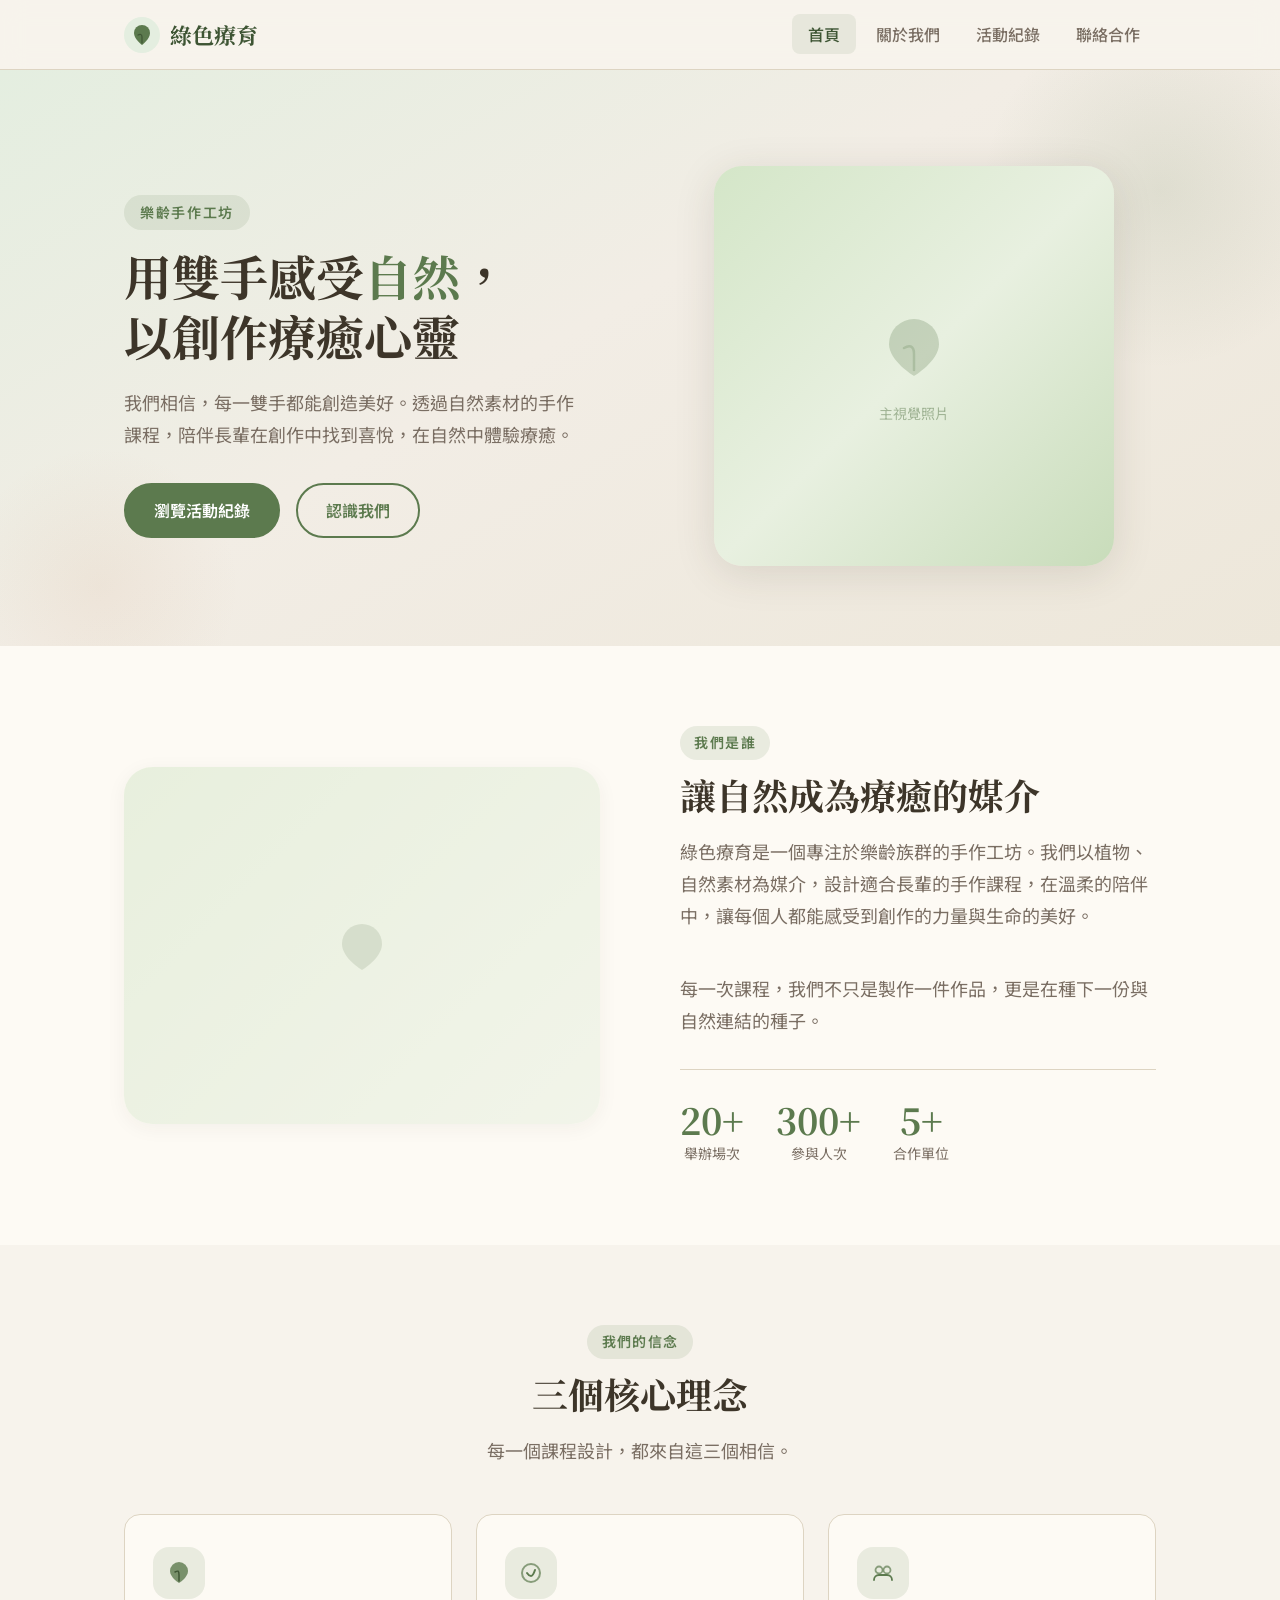
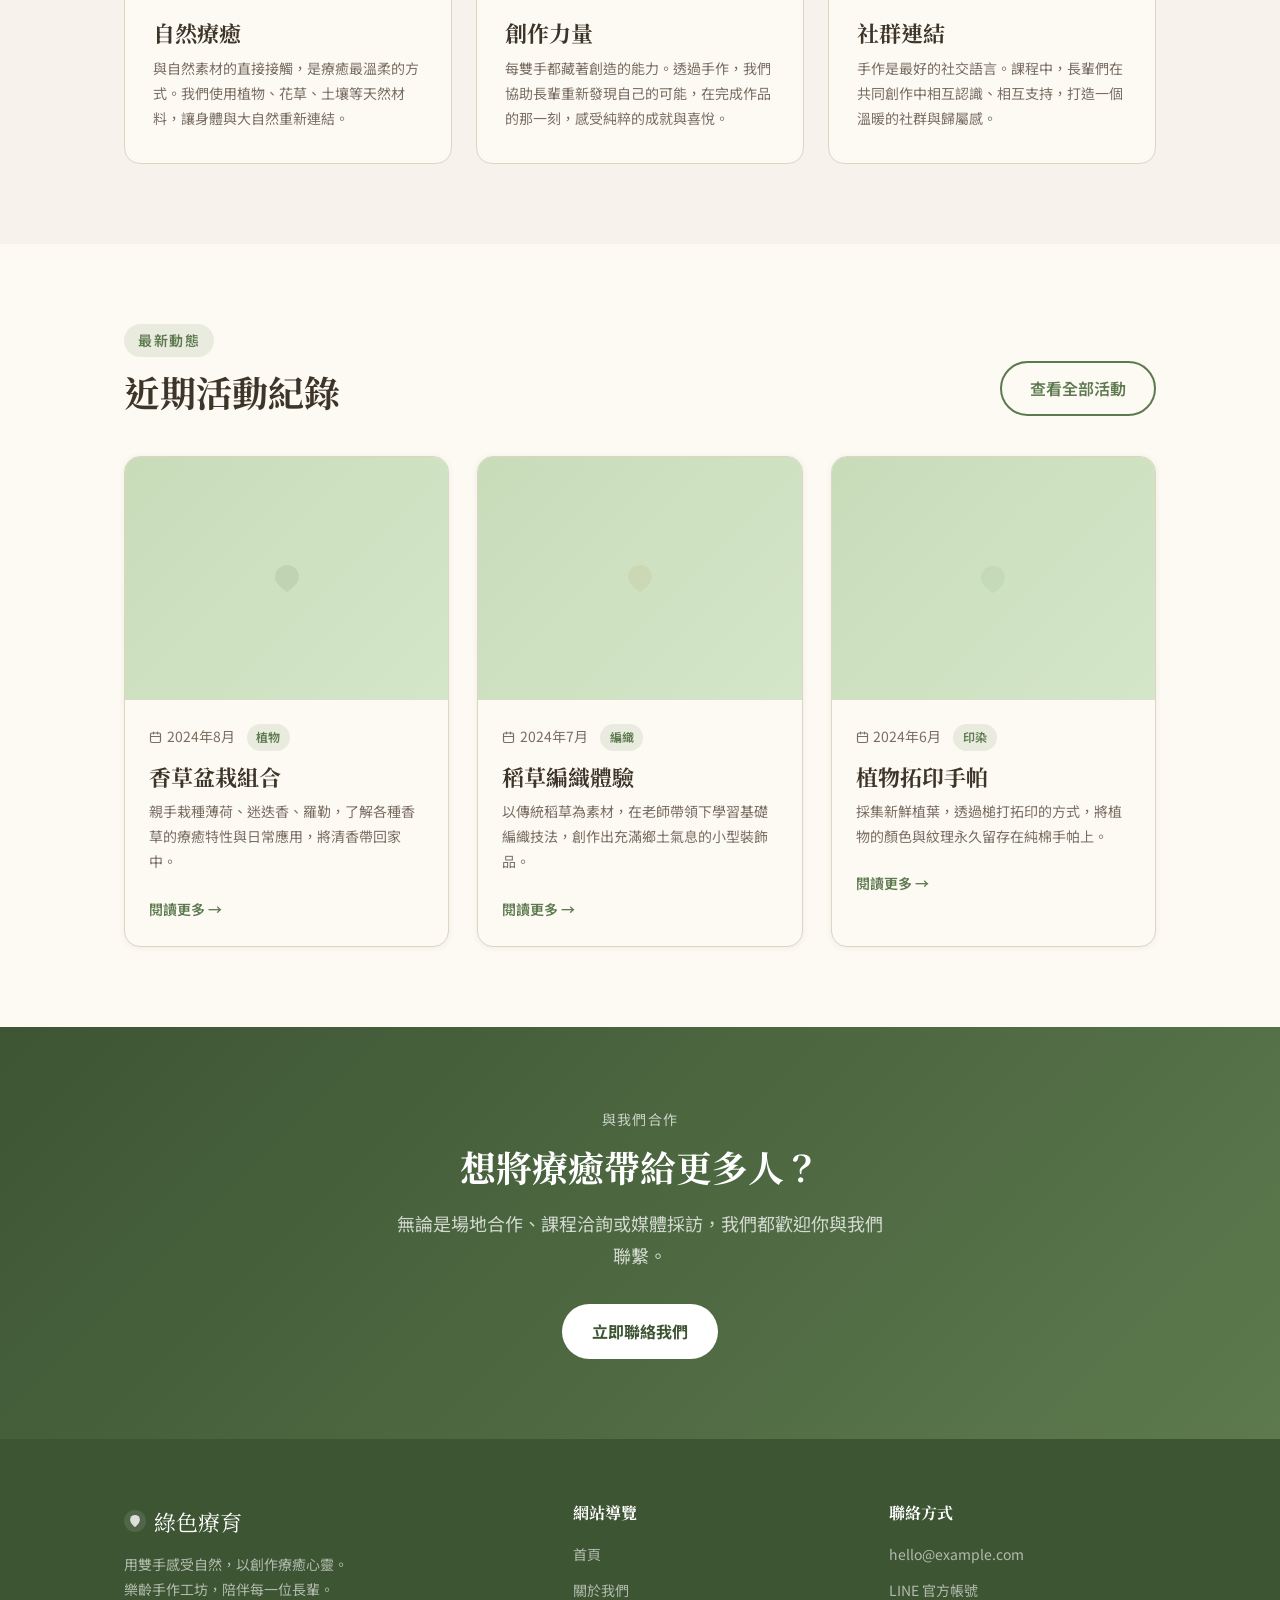
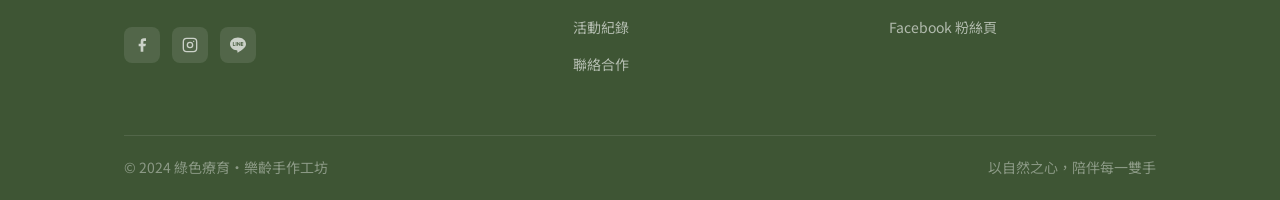
==== index.html @ 56bfa9ad "初始版本：綠色療育形象網站" ====
<!DOCTYPE html>
<html lang="zh-Hant">
<head>
  <meta charset="UTF-8" />
  <meta name="viewport" content="width=device-width, initial-scale=1.0" />
  <title>綠色療育 · 樂齡手作工坊</title>
  <meta name="description" content="用雙手感受自然，以創作療癒心靈。我們透過自然素材的樂齡手作課程，陪伴長輩在創作中找到喜悅。" />
  <link rel="preconnect" href="https://fonts.googleapis.com" />
  <link rel="preconnect" href="https://fonts.gstatic.com" crossorigin />
  <link href="https://fonts.googleapis.com/css2?family=Noto+Sans+TC:wght@400;500;600&family=Noto+Serif+TC:wght@400;700&display=swap" rel="stylesheet" />
  <link rel="stylesheet" href="css/style.css" />
</head>
<body>

  <!-- ====== NAVBAR ====== -->
  <header class="navbar">
    <div class="container">
      <nav class="navbar-inner">
        <a href="index.html" class="navbar-brand">
          <svg class="navbar-brand-icon" viewBox="0 0 36 36" fill="none" xmlns="http://www.w3.org/2000/svg">
            <circle cx="18" cy="18" r="18" fill="#E4EEE0"/>
            <path d="M18 28C18 28 10 22 10 16a8 8 0 0 1 8-8 8 8 0 0 1 8 8c0 6-8 12-8 12z" fill="#5C7A4E"/>
            <path d="M18 20v6M14 18c2-1 4-1 4 2" stroke="#3E5534" stroke-width="1.2" stroke-linecap="round"/>
          </svg>
          綠色療育
        </a>

        <ul class="navbar-links">
          <li><a href="index.html">首頁</a></li>
          <li><a href="about.html">關於我們</a></li>
          <li><a href="activities.html">活動紀錄</a></li>
          <li><a href="contact.html">聯絡合作</a></li>
        </ul>

        <button class="hamburger" id="hamburger" aria-label="開啟選單" aria-expanded="false">
          <span></span><span></span><span></span>
        </button>
      </nav>

      <nav class="mobile-nav" id="mobileNav">
        <a href="index.html">首頁</a>
        <a href="about.html">關於我們</a>
        <a href="activities.html">活動紀錄</a>
        <a href="contact.html">聯絡合作</a>
      </nav>
    </div>
  </header>

  <main>

    <!-- ====== HERO ====== -->
    <section class="hero">
      <div class="container">
        <div class="hero-inner">
          <div class="hero-content">
            <span class="hero-eyebrow">樂齡手作工坊</span>
            <h1>用雙手感受<em>自然</em>，<br>以創作療癒心靈</h1>
            <p class="hero-desc">
              我們相信，每一雙手都能創造美好。透過自然素材的手作課程，陪伴長輩在創作中找到喜悅，在自然中體驗療癒。
            </p>
            <div class="hero-actions">
              <a href="activities.html" class="btn btn-primary">瀏覽活動紀錄</a>
              <a href="about.html" class="btn btn-outline">認識我們</a>
            </div>
          </div>

          <div class="hero-visual">
            <div class="hero-illustration">
              <!-- 請替換為實際主視覺照片 -->
              <!-- <img src="images/hero-main.jpg" alt="綠色療育手作活動" /> -->
              <div class="hero-illustration-placeholder">
                <svg viewBox="0 0 80 80" fill="none" xmlns="http://www.w3.org/2000/svg">
                  <path d="M40 70C40 70 15 55 15 38a25 25 0 0 1 25-25 25 25 0 0 1 25 25c0 17-25 32-25 32z" fill="currentColor" opacity="0.5"/>
                  <path d="M40 48v16M30 42c5-3 10-3 10 6" stroke="currentColor" stroke-width="2.5" stroke-linecap="round" opacity="0.7"/>
                </svg>
                <p>主視覺照片</p>
              </div>
            </div>
          </div>
        </div>
      </div>
    </section>

    <!-- ====== INTRO ====== -->
    <section class="section intro-section">
      <div class="container">
        <div class="intro-inner">
          <div class="intro-image">
            <!-- 請替換為實際照片 -->
            <!-- <img src="images/about-intro.jpg" alt="工坊環境" /> -->
            <svg width="64" height="64" viewBox="0 0 64 64" fill="none">
              <path d="M32 56C32 56 12 44 12 30a20 20 0 0 1 20-20 20 20 0 0 1 20 20c0 14-20 26-20 26z" fill="currentColor" opacity="0.35"/>
            </svg>
          </div>
          <div class="intro-content">
            <span class="section-label">我們是誰</span>
            <h2 class="section-title">讓自然成為療癒的媒介</h2>
            <p class="section-desc">
              綠色療育是一個專注於樂齡族群的手作工坊。我們以植物、自然素材為媒介，設計適合長輩的手作課程，在溫柔的陪伴中，讓每個人都能感受到創作的力量與生命的美好。
            </p>
            <p class="section-desc" style="margin-bottom: 0;">
              每一次課程，我們不只是製作一件作品，更是在種下一份與自然連結的種子。
            </p>
            <div class="intro-stats">
              <div class="stat-item">
                <div class="stat-number">20+</div>
                <div class="stat-label">舉辦場次</div>
              </div>
              <div class="stat-item">
                <div class="stat-number">300+</div>
                <div class="stat-label">參與人次</div>
              </div>
              <div class="stat-item">
                <div class="stat-number">5+</div>
                <div class="stat-label">合作單位</div>
              </div>
            </div>
          </div>
        </div>
      </div>
    </section>

    <!-- ====== VALUES ====== -->
    <section class="section values-section">
      <div class="container">
        <div class="text-center">
          <span class="section-label">我們的信念</span>
          <h2 class="section-title">三個核心理念</h2>
          <p class="section-desc">每一個課程設計，都來自這三個相信。</p>
        </div>
        <div class="values-grid">
          <div class="value-card">
            <div class="value-icon">
              <svg width="26" height="26" viewBox="0 0 26 26" fill="none">
                <path d="M13 23C13 23 4 17.5 4 11a9 9 0 0 1 9-9 9 9 0 0 1 9 9c0 6.5-9 12-9 12z" fill="currentColor" opacity="0.8"/>
                <path d="M13 15v6M9 12c3-1.5 4-1.5 4 3" stroke="#3E5534" stroke-width="1.5" stroke-linecap="round"/>
              </svg>
            </div>
            <h4>自然療癒</h4>
            <p>與自然素材的直接接觸，是療癒最溫柔的方式。我們使用植物、花草、土壤等天然材料，讓身體與大自然重新連結。</p>
          </div>
          <div class="value-card">
            <div class="value-icon">
              <svg width="26" height="26" viewBox="0 0 26 26" fill="none">
                <circle cx="13" cy="13" r="9" stroke="currentColor" stroke-width="2" opacity="0.7"/>
                <path d="M9 13c0 0 2 3 4 3s4-6 4-6" stroke="currentColor" stroke-width="2" stroke-linecap="round" stroke-linejoin="round"/>
              </svg>
            </div>
            <h4>創作力量</h4>
            <p>每雙手都藏著創造的能力。透過手作，我們協助長輩重新發現自己的可能，在完成作品的那一刻，感受純粹的成就與喜悅。</p>
          </div>
          <div class="value-card">
            <div class="value-icon">
              <svg width="26" height="26" viewBox="0 0 26 26" fill="none">
                <circle cx="9" cy="10" r="3.5" stroke="currentColor" stroke-width="1.8" opacity="0.7"/>
                <circle cx="17" cy="10" r="3.5" stroke="currentColor" stroke-width="1.8" opacity="0.7"/>
                <path d="M4 20c0-3 2.2-5 5-5h8c2.8 0 5 2 5 5" stroke="currentColor" stroke-width="1.8" stroke-linecap="round"/>
              </svg>
            </div>
            <h4>社群連結</h4>
            <p>手作是最好的社交語言。課程中，長輩們在共同創作中相互認識、相互支持，打造一個溫暖的社群與歸屬感。</p>
          </div>
        </div>
      </div>
    </section>

    <!-- ====== RECENT ACTIVITIES ====== -->
    <section class="section" style="background-color: var(--clr-surface);">
      <div class="container">
        <div style="display:flex; justify-content:space-between; align-items:flex-end; margin-bottom:2.5rem; flex-wrap:wrap; gap:1rem;">
          <div>
            <span class="section-label">最新動態</span>
            <h2 class="section-title" style="margin-bottom:0;">近期活動紀錄</h2>
          </div>
          <a href="activities.html" class="btn btn-outline">查看全部活動</a>
        </div>

        <div class="grid-3">

          <article class="card">
            <div class="card-image">
              <!-- <img src="images/act-06.jpg" alt="香草盆栽組合" /> -->
              <div class="card-image-placeholder">
                <svg width="40" height="40" viewBox="0 0 40 40" fill="none">
                  <path d="M20 34C20 34 8 27 8 19a12 12 0 0 1 12-12 12 12 0 0 1 12 12c0 8-12 15-12 15z" fill="#5C7A4E" opacity="0.3"/>
                </svg>
              </div>
            </div>
            <div class="card-body">
              <div class="card-meta">
                <span class="card-date">
                  <svg width="13" height="13" viewBox="0 0 13 13" fill="none"><rect x="1.5" y="2" width="10" height="9.5" rx="1.5" stroke="#7A6E63" stroke-width="1.2"/><path d="M4.5 1v2M8.5 1v2M1.5 5.5h10" stroke="#7A6E63" stroke-width="1.2" stroke-linecap="round"/></svg>
                  2024年8月
                </span>
                <span class="card-tag">植物</span>
              </div>
              <h3>香草盆栽組合</h3>
              <p>親手栽種薄荷、迷迭香、羅勒，了解各種香草的療癒特性與日常應用，將清香帶回家中。</p>
              <a href="activities.html" class="card-link">閱讀更多 →</a>
            </div>
          </article>

          <article class="card">
            <div class="card-image">
              <!-- <img src="images/act-05.jpg" alt="稻草編織" /> -->
              <div class="card-image-placeholder">
                <svg width="40" height="40" viewBox="0 0 40 40" fill="none">
                  <path d="M20 34C20 34 8 27 8 19a12 12 0 0 1 12-12 12 12 0 0 1 12 12c0 8-12 15-12 15z" fill="#C4956A" opacity="0.3"/>
                </svg>
              </div>
            </div>
            <div class="card-body">
              <div class="card-meta">
                <span class="card-date">
                  <svg width="13" height="13" viewBox="0 0 13 13" fill="none"><rect x="1.5" y="2" width="10" height="9.5" rx="1.5" stroke="#7A6E63" stroke-width="1.2"/><path d="M4.5 1v2M8.5 1v2M1.5 5.5h10" stroke="#7A6E63" stroke-width="1.2" stroke-linecap="round"/></svg>
                  2024年7月
                </span>
                <span class="card-tag">編織</span>
              </div>
              <h3>稻草編織體驗</h3>
              <p>以傳統稻草為素材，在老師帶領下學習基礎編織技法，創作出充滿鄉土氣息的小型裝飾品。</p>
              <a href="activities.html" class="card-link">閱讀更多 →</a>
            </div>
          </article>

          <article class="card">
            <div class="card-image">
              <!-- <img src="images/act-04.jpg" alt="植物拓印手帕" /> -->
              <div class="card-image-placeholder">
                <svg width="40" height="40" viewBox="0 0 40 40" fill="none">
                  <path d="M20 34C20 34 8 27 8 19a12 12 0 0 1 12-12 12 12 0 0 1 12 12c0 8-12 15-12 15z" fill="#8FAF7E" opacity="0.35"/>
                </svg>
              </div>
            </div>
            <div class="card-body">
              <div class="card-meta">
                <span class="card-date">
                  <svg width="13" height="13" viewBox="0 0 13 13" fill="none"><rect x="1.5" y="2" width="10" height="9.5" rx="1.5" stroke="#7A6E63" stroke-width="1.2"/><path d="M4.5 1v2M8.5 1v2M1.5 5.5h10" stroke="#7A6E63" stroke-width="1.2" stroke-linecap="round"/></svg>
                  2024年6月
                </span>
                <span class="card-tag">印染</span>
              </div>
              <h3>植物拓印手帕</h3>
              <p>採集新鮮植葉，透過槌打拓印的方式，將植物的顏色與紋理永久留存在純棉手帕上。</p>
              <a href="activities.html" class="card-link">閱讀更多 →</a>
            </div>
          </article>

        </div>
      </div>
    </section>

    <!-- ====== CTA ====== -->
    <section class="section" style="background: linear-gradient(135deg, #3E5534, #5C7A4E); text-align:center;">
      <div class="container">
        <p style="color:rgba(255,255,255,0.7); font-size:var(--fs-sm); letter-spacing:0.1em; text-transform:uppercase; margin-bottom:0.75rem;">與我們合作</p>
        <h2 style="color:#fff; margin-bottom:1rem;">想將療癒帶給更多人？</h2>
        <p style="color:rgba(255,255,255,0.75); font-size:var(--fs-lg); max-width:500px; margin:0 auto 2rem;">無論是場地合作、課程洽詢或媒體採訪，我們都歡迎你與我們聯繫。</p>
        <a href="contact.html" class="btn" style="background:#fff; color:var(--clr-primary-dk); font-weight:700;">立即聯絡我們</a>
      </div>
    </section>

  </main>

  <!-- ====== FOOTER ====== -->
  <footer>
    <div class="container">
      <div class="footer-main">
        <div>
          <div class="footer-brand-name">
            <svg width="22" height="22" viewBox="0 0 36 36" fill="none">
              <circle cx="18" cy="18" r="18" fill="rgba(255,255,255,0.1)"/>
              <path d="M18 28C18 28 10 22 10 16a8 8 0 0 1 8-8 8 8 0 0 1 8 8c0 6-8 12-8 12z" fill="rgba(255,255,255,0.8)"/>
            </svg>
            綠色療育
          </div>
          <p class="footer-desc">用雙手感受自然，以創作療癒心靈。<br>樂齡手作工坊，陪伴每一位長輩。</p>
          <div class="footer-social">
            <!-- 請替換為實際社群連結 -->
            <a href="#" aria-label="Facebook">
              <svg width="16" height="16" viewBox="0 0 24 24" fill="currentColor"><path d="M18 2h-3a5 5 0 0 0-5 5v3H7v4h3v8h4v-8h3l1-4h-4V7a1 1 0 0 1 1-1h3z"/></svg>
            </a>
            <a href="#" aria-label="Instagram">
              <svg width="16" height="16" viewBox="0 0 24 24" fill="none" stroke="currentColor" stroke-width="2"><rect x="2" y="2" width="20" height="20" rx="5"/><circle cx="12" cy="12" r="4"/><circle cx="17.5" cy="6.5" r="1" fill="currentColor" stroke="none"/></svg>
            </a>
            <a href="#" aria-label="LINE">
              <svg width="16" height="16" viewBox="0 0 24 24" fill="currentColor"><path d="M19.365 9.863c.349 0 .63.285.63.631 0 .345-.281.63-.63.63H17.61v1.125h1.755c.349 0 .63.283.63.63 0 .344-.281.629-.63.629h-2.386c-.345 0-.627-.285-.627-.629V8.108c0-.345.282-.63.63-.63h2.386c.346 0 .627.285.627.63 0 .349-.281.63-.63.63H17.61v1.125h1.755zm-3.855 3.016c0 .27-.174.51-.432.596-.064.021-.133.031-.199.031-.211 0-.391-.09-.51-.25l-2.443-3.317v2.94c0 .344-.279.629-.631.629-.346 0-.626-.285-.626-.629V8.108c0-.27.173-.51.43-.595.06-.023.136-.033.194-.033.195 0 .375.104.495.254l2.462 3.33V8.108c0-.345.282-.63.63-.63.345 0 .63.285.63.63v4.771zm-5.741 0c0 .344-.282.629-.631.629-.345 0-.627-.285-.627-.629V8.108c0-.345.282-.63.627-.63.349 0 .631.285.631.63v4.771zm-2.466.629H4.917c-.345 0-.63-.285-.63-.629V8.108c0-.345.285-.63.63-.63.348 0 .63.285.63.63v4.141h1.756c.348 0 .629.283.629.63 0 .344-.281.629-.629.629M24 10.314C24 4.943 18.615.572 12 .572S0 4.943 0 10.314c0 4.811 4.27 8.842 10.035 9.608.391.082.923.258 1.058.59.12.301.079.766.038 1.08l-.164 1.02c-.045.301-.24 1.186 1.049.645 1.291-.539 6.916-4.078 9.436-6.975C23.176 14.393 24 12.458 24 10.314"/></svg>
            </a>
          </div>
        </div>

        <div class="footer-col">
          <h4>網站導覽</h4>
          <ul>
            <li><a href="index.html">首頁</a></li>
            <li><a href="about.html">關於我們</a></li>
            <li><a href="activities.html">活動紀錄</a></li>
            <li><a href="contact.html">聯絡合作</a></li>
          </ul>
        </div>

        <div class="footer-col">
          <h4>聯絡方式</h4>
          <ul>
            <li><a href="mailto:hello@example.com">hello@example.com</a></li>
            <li><a href="#">LINE 官方帳號</a></li>
            <li><a href="#">Facebook 粉絲頁</a></li>
          </ul>
        </div>
      </div>

      <div class="footer-bottom">
        <span>© 2024 綠色療育・樂齡手作工坊</span>
        <span>以自然之心，陪伴每一雙手</span>
      </div>
    </div>
  </footer>

  <script src="js/main.js"></script>
</body>
</html>
---- css/style.css ----
/* ============================================
   綠色療育 · 樂齡手作工坊
   主樣式表
   ============================================ */

/* --- CSS Variables --- */
:root {
  --clr-bg:         #F7F3EC;
  --clr-surface:    #FDFAF4;
  --clr-primary:    #5C7A4E;
  --clr-primary-dk: #3E5534;
  --clr-primary-lt: #A8C49A;
  --clr-accent:     #C4956A;
  --clr-accent-lt:  #F0E0CC;
  --clr-text:       #3D3529;
  --clr-muted:      #7A6E63;
  --clr-border:     #DDD4C2;
  --clr-white:      #FFFFFF;

  --ff-heading: 'Noto Serif TC', 'Georgia', serif;
  --ff-body:    'Noto Sans TC', 'Arial', sans-serif;

  --fs-xs:   0.75rem;
  --fs-sm:   0.875rem;
  --fs-base: 1rem;
  --fs-lg:   1.125rem;
  --fs-xl:   1.375rem;
  --fs-2xl:  1.75rem;
  --fs-3xl:  2.25rem;
  --fs-4xl:  3rem;

  --radius-sm: 8px;
  --radius:    16px;
  --radius-lg: 28px;

  --shadow-sm: 0 1px 6px rgba(61,53,41,0.07);
  --shadow:    0 4px 20px rgba(61,53,41,0.10);
  --shadow-lg: 0 8px 40px rgba(61,53,41,0.13);

  --transition: 0.25s ease;
  --max-width: 1080px;
}

/* --- Reset & Base --- */
*, *::before, *::after {
  box-sizing: border-box;
  margin: 0;
  padding: 0;
}

html {
  scroll-behavior: smooth;
  font-size: 16px;
}

body {
  font-family: var(--ff-body);
  background-color: var(--clr-bg);
  color: var(--clr-text);
  line-height: 1.7;
  min-height: 100vh;
  display: flex;
  flex-direction: column;
}

img {
  display: block;
  max-width: 100%;
  height: auto;
}

a {
  color: inherit;
  text-decoration: none;
}

ul {
  list-style: none;
}

/* --- Typography --- */
h1, h2, h3, h4 {
  font-family: var(--ff-heading);
  font-weight: 700;
  line-height: 1.3;
  color: var(--clr-text);
}

h1 { font-size: var(--fs-4xl); }
h2 { font-size: var(--fs-3xl); }
h3 { font-size: var(--fs-2xl); }
h4 { font-size: var(--fs-xl); }

p {
  color: var(--clr-muted);
  line-height: 1.8;
}

/* --- Layout --- */
.container {
  width: 100%;
  max-width: var(--max-width);
  margin: 0 auto;
  padding: 0 1.5rem;
}

.section {
  padding: 5rem 0;
}

.section-sm {
  padding: 3rem 0;
}

/* --- Buttons --- */
.btn {
  display: inline-block;
  padding: 0.75rem 1.75rem;
  border-radius: 50px;
  font-family: var(--ff-body);
  font-size: var(--fs-base);
  font-weight: 600;
  cursor: pointer;
  transition: var(--transition);
  border: 2px solid transparent;
}

.btn-primary {
  background-color: var(--clr-primary);
  color: var(--clr-white);
  border-color: var(--clr-primary);
}

.btn-primary:hover {
  background-color: var(--clr-primary-dk);
  border-color: var(--clr-primary-dk);
  transform: translateY(-2px);
  box-shadow: var(--shadow);
}

.btn-outline {
  background-color: transparent;
  color: var(--clr-primary);
  border-color: var(--clr-primary);
}

.btn-outline:hover {
  background-color: var(--clr-primary);
  color: var(--clr-white);
  transform: translateY(-2px);
}

/* --- Section Labels --- */
.section-label {
  display: inline-block;
  font-size: var(--fs-sm);
  font-weight: 600;
  color: var(--clr-primary);
  letter-spacing: 0.1em;
  text-transform: uppercase;
  margin-bottom: 0.75rem;
  padding: 0.3rem 0.9rem;
  background-color: rgba(92,122,78,0.12);
  border-radius: 50px;
}

.section-title {
  font-size: var(--fs-3xl);
  color: var(--clr-text);
  margin-bottom: 1rem;
}

.section-desc {
  font-size: var(--fs-lg);
  color: var(--clr-muted);
  max-width: 560px;
  margin-bottom: 2.5rem;
}

.text-center { text-align: center; }
.text-center .section-desc { margin-left: auto; margin-right: auto; }

/* ============================================
   NAVIGATION
   ============================================ */
.navbar {
  position: sticky;
  top: 0;
  z-index: 100;
  background-color: rgba(247,243,236,0.92);
  backdrop-filter: blur(12px);
  -webkit-backdrop-filter: blur(12px);
  border-bottom: 1px solid var(--clr-border);
  padding: 1rem 0;
}

.navbar-inner {
  display: flex;
  align-items: center;
  justify-content: space-between;
}

.navbar-brand {
  display: flex;
  align-items: center;
  gap: 0.6rem;
  font-family: var(--ff-heading);
  font-size: var(--fs-xl);
  font-weight: 700;
  color: var(--clr-primary-dk);
  transition: var(--transition);
}

.navbar-brand:hover {
  color: var(--clr-primary);
}

.navbar-brand-icon {
  width: 36px;
  height: 36px;
}

.navbar-links {
  display: flex;
  gap: 0.25rem;
  align-items: center;
}

.navbar-links a {
  font-size: var(--fs-base);
  color: var(--clr-muted);
  padding: 0.5rem 1rem;
  border-radius: var(--radius-sm);
  transition: var(--transition);
  font-weight: 500;
}

.navbar-links a:hover,
.navbar-links a.active {
  color: var(--clr-primary-dk);
  background-color: rgba(92,122,78,0.1);
}

/* Hamburger */
.hamburger {
  display: none;
  flex-direction: column;
  gap: 5px;
  cursor: pointer;
  padding: 0.5rem;
  border: none;
  background: none;
}

.hamburger span {
  display: block;
  width: 24px;
  height: 2px;
  background-color: var(--clr-text);
  border-radius: 2px;
  transition: var(--transition);
}

/* Mobile nav */
.mobile-nav {
  display: none;
  flex-direction: column;
  padding: 1rem 0;
  border-top: 1px solid var(--clr-border);
  margin-top: 1rem;
}

.mobile-nav.open {
  display: flex;
}

.mobile-nav a {
  padding: 0.75rem 0;
  font-size: var(--fs-lg);
  color: var(--clr-muted);
  border-bottom: 1px solid var(--clr-border);
  transition: var(--transition);
}

.mobile-nav a:hover,
.mobile-nav a.active {
  color: var(--clr-primary);
}

/* ============================================
   HERO
   ============================================ */
.hero {
  background: linear-gradient(150deg, #E4EEE0 0%, #F2EDE5 45%, #EDE7DA 100%);
  padding: 6rem 0 5rem;
  position: relative;
  overflow: hidden;
}

.hero::before {
  content: '';
  position: absolute;
  top: -60px;
  right: -60px;
  width: 360px;
  height: 360px;
  background: radial-gradient(circle, rgba(92,122,78,0.12) 0%, transparent 70%);
  border-radius: 50%;
  pointer-events: none;
}

.hero::after {
  content: '';
  position: absolute;
  bottom: -80px;
  left: -40px;
  width: 280px;
  height: 280px;
  background: radial-gradient(circle, rgba(196,149,106,0.10) 0%, transparent 70%);
  border-radius: 50%;
  pointer-events: none;
}

.hero-inner {
  position: relative;
  z-index: 1;
  display: grid;
  grid-template-columns: 1fr 1fr;
  gap: 4rem;
  align-items: center;
}

.hero-eyebrow {
  display: inline-block;
  font-size: var(--fs-sm);
  font-weight: 600;
  color: var(--clr-primary);
  letter-spacing: 0.12em;
  margin-bottom: 1rem;
  padding: 0.35rem 1rem;
  background-color: rgba(92,122,78,0.12);
  border-radius: 50px;
}

.hero h1 {
  font-size: clamp(2rem, 5vw, 3rem);
  color: var(--clr-text);
  margin-bottom: 1.25rem;
  line-height: 1.25;
}

.hero h1 em {
  font-style: normal;
  color: var(--clr-primary);
}

.hero-desc {
  font-size: var(--fs-lg);
  color: var(--clr-muted);
  margin-bottom: 2rem;
  max-width: 460px;
}

.hero-actions {
  display: flex;
  gap: 1rem;
  flex-wrap: wrap;
}

/* Hero visual */
.hero-visual {
  display: flex;
  justify-content: center;
  align-items: center;
}

.hero-illustration {
  width: 100%;
  max-width: 400px;
  aspect-ratio: 1;
  background: linear-gradient(135deg, #D4E6C8 0%, #E8F0E0 50%, #C8DCBA 100%);
  border-radius: var(--radius-lg);
  display: flex;
  align-items: center;
  justify-content: center;
  box-shadow: var(--shadow-lg);
  overflow: hidden;
  position: relative;
}

.hero-illustration img {
  width: 100%;
  height: 100%;
  object-fit: cover;
}

.hero-illustration-placeholder {
  text-align: center;
  color: var(--clr-primary);
  opacity: 0.5;
}

.hero-illustration-placeholder svg {
  width: 80px;
  height: 80px;
  margin-bottom: 0.5rem;
}

.hero-illustration-placeholder p {
  font-size: var(--fs-sm);
  color: var(--clr-primary);
}

/* ============================================
   PAGE HERO (inner pages)
   ============================================ */
.page-hero {
  background: linear-gradient(150deg, #E4EEE0 0%, #F2EDE5 100%);
  padding: 4rem 0 3rem;
  text-align: center;
}

.page-hero h1 {
  font-size: var(--fs-3xl);
  margin-bottom: 0.75rem;
}

.page-hero p {
  font-size: var(--fs-lg);
  max-width: 500px;
  margin: 0 auto;
}

/* ============================================
   CARDS
   ============================================ */
.card {
  background-color: var(--clr-surface);
  border-radius: var(--radius);
  overflow: hidden;
  box-shadow: var(--shadow-sm);
  transition: var(--transition);
  border: 1px solid var(--clr-border);
}

.card:hover {
  transform: translateY(-4px);
  box-shadow: var(--shadow);
}

.card-image {
  width: 100%;
  aspect-ratio: 4/3;
  background: linear-gradient(135deg, #C8DCBA 0%, #D4E6C8 100%);
  overflow: hidden;
  position: relative;
}

.card-image img {
  width: 100%;
  height: 100%;
  object-fit: cover;
}

.card-image-placeholder {
  width: 100%;
  height: 100%;
  display: flex;
  align-items: center;
  justify-content: center;
  color: var(--clr-primary);
  opacity: 0.4;
}

.card-body {
  padding: 1.5rem;
}

.card-meta {
  display: flex;
  align-items: center;
  gap: 0.75rem;
  margin-bottom: 0.75rem;
  flex-wrap: wrap;
}

.card-date {
  font-size: var(--fs-sm);
  color: var(--clr-muted);
  display: flex;
  align-items: center;
  gap: 0.3rem;
}

.card-tag {
  font-size: var(--fs-xs);
  font-weight: 600;
  color: var(--clr-primary);
  background-color: rgba(92,122,78,0.12);
  padding: 0.2rem 0.6rem;
  border-radius: 50px;
}

.card h3 {
  font-size: var(--fs-xl);
  margin-bottom: 0.5rem;
  color: var(--clr-text);
}

.card p {
  font-size: var(--fs-sm);
  color: var(--clr-muted);
  margin-bottom: 1.25rem;
  display: -webkit-box;
  -webkit-line-clamp: 3;
  -webkit-box-orient: vertical;
  overflow: hidden;
}

.card-link {
  font-size: var(--fs-sm);
  font-weight: 600;
  color: var(--clr-primary);
  display: inline-flex;
  align-items: center;
  gap: 0.3rem;
  transition: var(--transition);
}

.card-link:hover {
  color: var(--clr-primary-dk);
  gap: 0.5rem;
}

/* --- Grid layouts --- */
.grid-3 {
  display: grid;
  grid-template-columns: repeat(3, 1fr);
  gap: 1.75rem;
}

.grid-2 {
  display: grid;
  grid-template-columns: repeat(2, 1fr);
  gap: 1.75rem;
}

/* ============================================
   HOME - INTRO SECTION
   ============================================ */
.intro-section {
  background-color: var(--clr-surface);
}

.intro-inner {
  display: grid;
  grid-template-columns: 1fr 1fr;
  gap: 5rem;
  align-items: center;
}

.intro-image {
  aspect-ratio: 4/3;
  background: linear-gradient(135deg, #D4E6C8 0%, #E8F0E0 100%);
  border-radius: var(--radius-lg);
  box-shadow: var(--shadow);
  overflow: hidden;
  display: flex;
  align-items: center;
  justify-content: center;
  color: var(--clr-primary);
  opacity: 0.5;
}

.intro-content .section-desc {
  max-width: 100%;
}

.intro-stats {
  display: flex;
  gap: 2rem;
  margin-top: 2rem;
  padding-top: 2rem;
  border-top: 1px solid var(--clr-border);
}

.stat-item {
  text-align: center;
}

.stat-number {
  font-family: var(--ff-heading);
  font-size: var(--fs-3xl);
  font-weight: 700;
  color: var(--clr-primary);
  line-height: 1;
  margin-bottom: 0.25rem;
}

.stat-label {
  font-size: var(--fs-sm);
  color: var(--clr-muted);
}

/* ============================================
   HOME - VALUES
   ============================================ */
.values-section {
  background-color: var(--clr-bg);
}

.values-grid {
  display: grid;
  grid-template-columns: repeat(3, 1fr);
  gap: 1.5rem;
  margin-top: 3rem;
}

.value-card {
  background-color: var(--clr-surface);
  border-radius: var(--radius);
  padding: 2rem 1.75rem;
  border: 1px solid var(--clr-border);
  transition: var(--transition);
}

.value-card:hover {
  box-shadow: var(--shadow);
  transform: translateY(-3px);
}

.value-icon {
  width: 52px;
  height: 52px;
  background-color: rgba(92,122,78,0.12);
  border-radius: var(--radius);
  display: flex;
  align-items: center;
  justify-content: center;
  margin-bottom: 1.25rem;
  color: var(--clr-primary);
}

.value-card h4 {
  font-size: var(--fs-xl);
  margin-bottom: 0.5rem;
}

.value-card p {
  font-size: var(--fs-sm);
}

/* ============================================
   ABOUT PAGE
   ============================================ */
.about-story {
  display: grid;
  grid-template-columns: 1fr 1fr;
  gap: 5rem;
  align-items: center;
}

.about-image {
  aspect-ratio: 3/4;
  background: linear-gradient(160deg, #D4E6C8, #E8D8C0);
  border-radius: var(--radius-lg);
  box-shadow: var(--shadow-lg);
  overflow: hidden;
  display: flex;
  align-items: center;
  justify-content: center;
  color: var(--clr-primary);
  opacity: 0.45;
}

.team-grid {
  display: grid;
  grid-template-columns: repeat(3, 1fr);
  gap: 1.5rem;
  margin-top: 3rem;
}

.team-card {
  text-align: center;
  background-color: var(--clr-surface);
  border-radius: var(--radius);
  padding: 2rem 1.5rem;
  border: 1px solid var(--clr-border);
}

.team-avatar {
  width: 80px;
  height: 80px;
  border-radius: 50%;
  background: linear-gradient(135deg, #A8C49A, #C8DCBA);
  margin: 0 auto 1rem;
  display: flex;
  align-items: center;
  justify-content: center;
  font-size: 2rem;
  overflow: hidden;
}

.team-avatar img {
  width: 100%;
  height: 100%;
  object-fit: cover;
}

.team-card h4 {
  font-size: var(--fs-lg);
  margin-bottom: 0.25rem;
}

.team-card .role {
  font-size: var(--fs-sm);
  color: var(--clr-primary);
  font-weight: 600;
  margin-bottom: 0.5rem;
}

.team-card p {
  font-size: var(--fs-sm);
}

/* ============================================
   ACTIVITIES PAGE
   ============================================ */
.activities-filter {
  display: flex;
  gap: 0.75rem;
  flex-wrap: wrap;
  margin-bottom: 2.5rem;
}

.filter-btn {
  padding: 0.4rem 1.1rem;
  border-radius: 50px;
  font-size: var(--fs-sm);
  font-weight: 600;
  border: 1.5px solid var(--clr-border);
  background: transparent;
  color: var(--clr-muted);
  cursor: pointer;
  transition: var(--transition);
  font-family: var(--ff-body);
}

.filter-btn:hover,
.filter-btn.active {
  border-color: var(--clr-primary);
  color: var(--clr-primary);
  background-color: rgba(92,122,78,0.08);
}

/* ============================================
   CONTACT PAGE
   ============================================ */
.contact-layout {
  display: grid;
  grid-template-columns: 1fr 1.5fr;
  gap: 4rem;
  align-items: start;
}

.contact-info h3 {
  font-size: var(--fs-2xl);
  margin-bottom: 1rem;
}

.contact-info > p {
  margin-bottom: 2rem;
}

.contact-item {
  display: flex;
  gap: 1rem;
  align-items: flex-start;
  margin-bottom: 1.5rem;
}

.contact-item-icon {
  width: 44px;
  height: 44px;
  background-color: rgba(92,122,78,0.12);
  border-radius: var(--radius-sm);
  display: flex;
  align-items: center;
  justify-content: center;
  color: var(--clr-primary);
  flex-shrink: 0;
}

.contact-item-body h4 {
  font-size: var(--fs-base);
  margin-bottom: 0.2rem;
}

.contact-item-body p {
  font-size: var(--fs-sm);
}

/* Form */
.form-card {
  background-color: var(--clr-surface);
  border-radius: var(--radius-lg);
  padding: 2.5rem;
  border: 1px solid var(--clr-border);
  box-shadow: var(--shadow);
}

.form-group {
  margin-bottom: 1.25rem;
}

.form-group label {
  display: block;
  font-size: var(--fs-sm);
  font-weight: 600;
  color: var(--clr-text);
  margin-bottom: 0.4rem;
}

.form-control {
  width: 100%;
  padding: 0.75rem 1rem;
  border: 1.5px solid var(--clr-border);
  border-radius: var(--radius-sm);
  background-color: var(--clr-bg);
  color: var(--clr-text);
  font-size: var(--fs-base);
  font-family: var(--ff-body);
  transition: var(--transition);
  outline: none;
}

.form-control:focus {
  border-color: var(--clr-primary);
  background-color: var(--clr-white);
  box-shadow: 0 0 0 3px rgba(92,122,78,0.12);
}

.form-control::placeholder {
  color: var(--clr-border);
}

textarea.form-control {
  min-height: 140px;
  resize: vertical;
}

select.form-control {
  appearance: none;
  background-image: url("data:image/svg+xml,%3Csvg xmlns='http://www.w3.org/2000/svg' width='12' height='8' viewBox='0 0 12 8'%3E%3Cpath d='M1 1l5 5 5-5' stroke='%237A6E63' stroke-width='1.5' fill='none' stroke-linecap='round'/%3E%3C/svg%3E");
  background-repeat: no-repeat;
  background-position: right 1rem center;
  padding-right: 2.5rem;
}

.form-row {
  display: grid;
  grid-template-columns: 1fr 1fr;
  gap: 1rem;
}

/* ============================================
   FOOTER
   ============================================ */
footer {
  background-color: var(--clr-primary-dk);
  color: rgba(255,255,255,0.85);
  margin-top: auto;
}

.footer-main {
  padding: 4rem 0 3rem;
  display: grid;
  grid-template-columns: 1.5fr 1fr 1fr;
  gap: 3rem;
}

.footer-brand-name {
  font-family: var(--ff-heading);
  font-size: var(--fs-xl);
  color: var(--clr-white);
  margin-bottom: 0.75rem;
  display: flex;
  align-items: center;
  gap: 0.5rem;
}

.footer-desc {
  font-size: var(--fs-sm);
  color: rgba(255,255,255,0.6);
  line-height: 1.8;
  margin-bottom: 1.5rem;
}

.footer-social {
  display: flex;
  gap: 0.75rem;
}

.footer-social a {
  width: 36px;
  height: 36px;
  border-radius: var(--radius-sm);
  background-color: rgba(255,255,255,0.1);
  display: flex;
  align-items: center;
  justify-content: center;
  color: rgba(255,255,255,0.7);
  transition: var(--transition);
}

.footer-social a:hover {
  background-color: rgba(255,255,255,0.2);
  color: var(--clr-white);
}

.footer-col h4 {
  font-size: var(--fs-base);
  color: var(--clr-white);
  margin-bottom: 1rem;
}

.footer-col ul li {
  margin-bottom: 0.6rem;
}

.footer-col ul li a {
  font-size: var(--fs-sm);
  color: rgba(255,255,255,0.6);
  transition: var(--transition);
}

.footer-col ul li a:hover {
  color: var(--clr-white);
}

.footer-bottom {
  border-top: 1px solid rgba(255,255,255,0.1);
  padding: 1.25rem 0;
  display: flex;
  justify-content: space-between;
  align-items: center;
  font-size: var(--fs-sm);
  color: rgba(255,255,255,0.4);
}

/* ============================================
   DIVIDER
   ============================================ */
.divider {
  height: 1px;
  background-color: var(--clr-border);
  margin: 0;
}

/* ============================================
   SCROLL ANIMATIONS
   ============================================ */
.fade-in {
  opacity: 0;
  transform: translateY(20px);
  transition: opacity 0.5s ease, transform 0.5s ease;
}

.fade-in.visible {
  opacity: 1;
  transform: translateY(0);
}

/* ============================================
   RESPONSIVE
   ============================================ */
@media (max-width: 900px) {
  h1 { font-size: var(--fs-3xl); }
  h2 { font-size: var(--fs-2xl); }

  .hero-inner {
    grid-template-columns: 1fr;
    gap: 2.5rem;
  }

  .hero-visual {
    order: -1;
  }

  .hero-illustration {
    max-width: 280px;
  }

  .intro-inner,
  .about-story,
  .contact-layout {
    grid-template-columns: 1fr;
    gap: 2.5rem;
  }

  .grid-3 {
    grid-template-columns: repeat(2, 1fr);
  }

  .values-grid {
    grid-template-columns: repeat(2, 1fr);
  }

  .team-grid {
    grid-template-columns: repeat(2, 1fr);
  }

  .footer-main {
    grid-template-columns: 1fr 1fr;
    gap: 2rem;
  }

  .footer-main > *:first-child {
    grid-column: 1 / -1;
  }
}

@media (max-width: 600px) {
  :root {
    --fs-4xl: 2.25rem;
    --fs-3xl: 1.75rem;
  }

  .section { padding: 3.5rem 0; }

  .navbar-links { display: none; }
  .hamburger { display: flex; }

  .grid-3,
  .values-grid,
  .team-grid {
    grid-template-columns: 1fr;
  }

  .grid-2 {
    grid-template-columns: 1fr;
  }

  .hero-actions {
    flex-direction: column;
  }

  .intro-stats {
    gap: 1.25rem;
  }

  .form-row {
    grid-template-columns: 1fr;
  }

  .footer-main {
    grid-template-columns: 1fr;
    gap: 2rem;
  }

  .footer-bottom {
    flex-direction: column;
    gap: 0.5rem;
    text-align: center;
  }
}
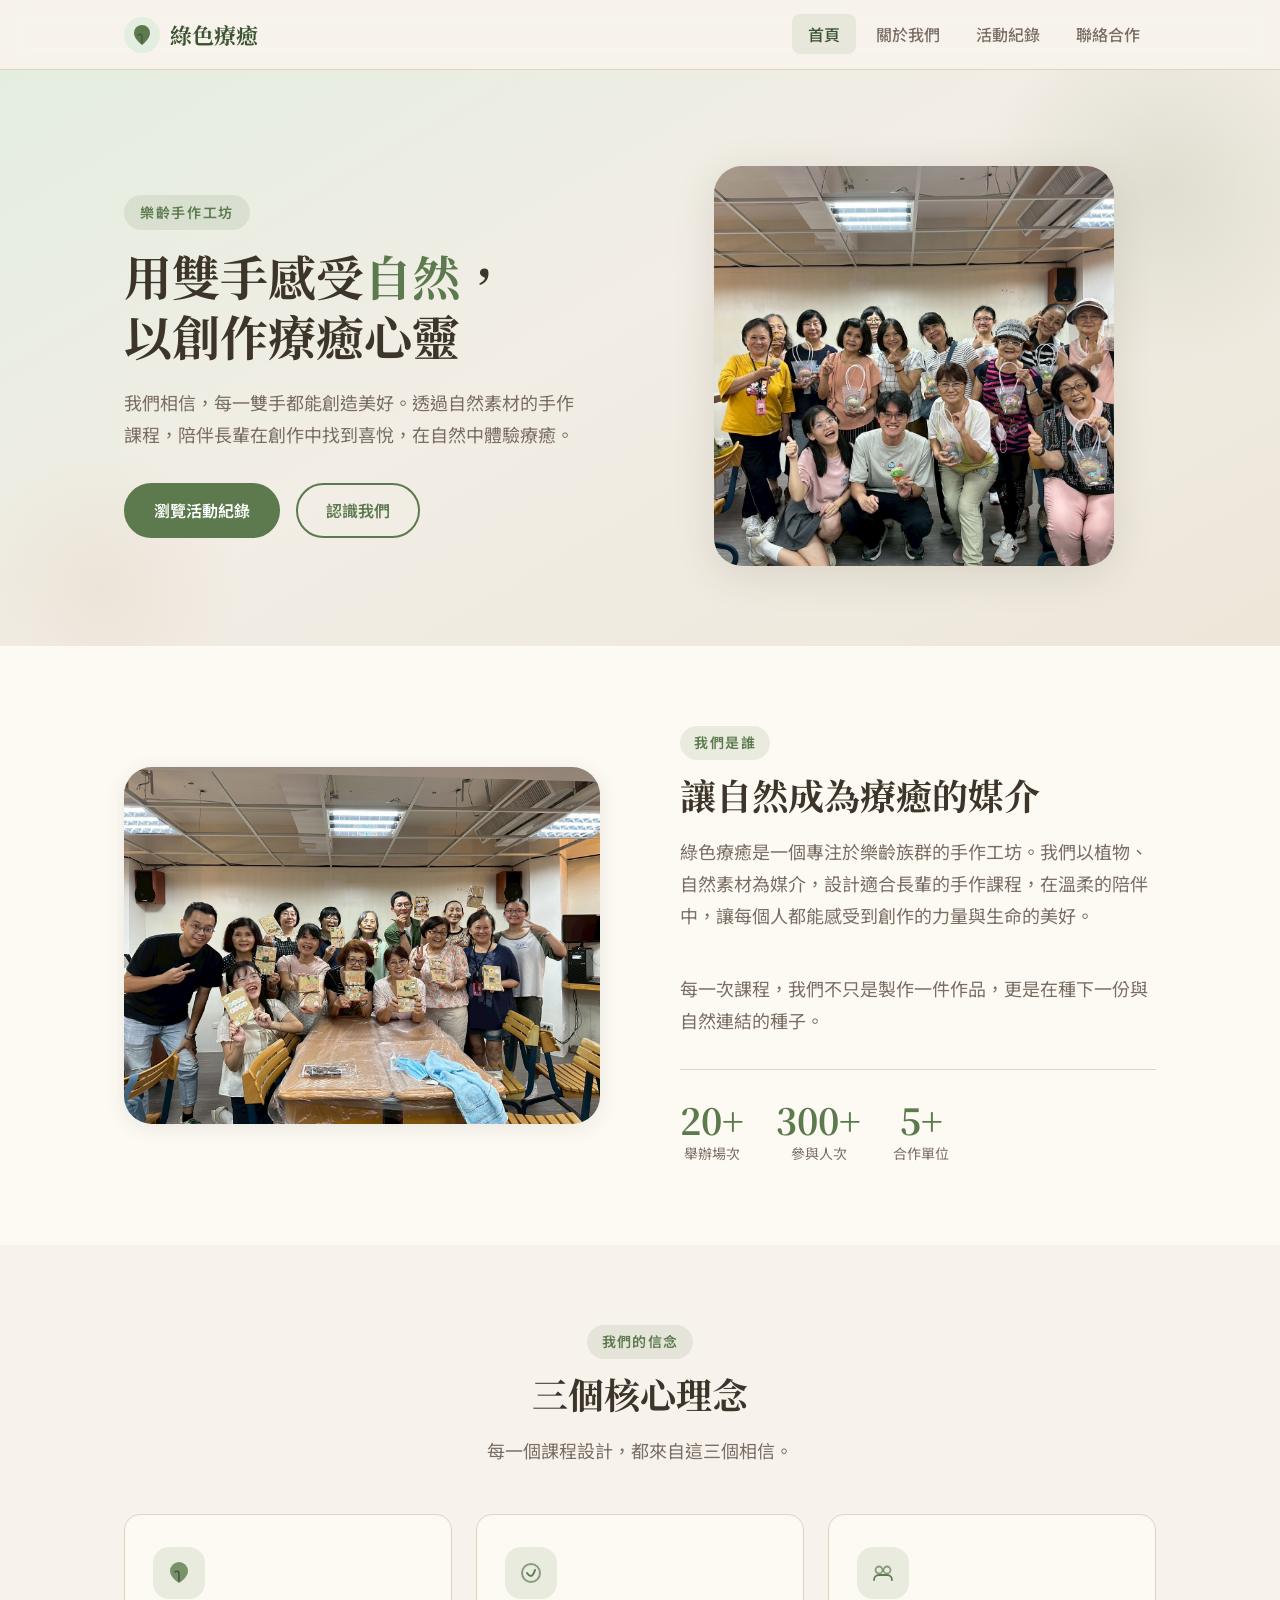
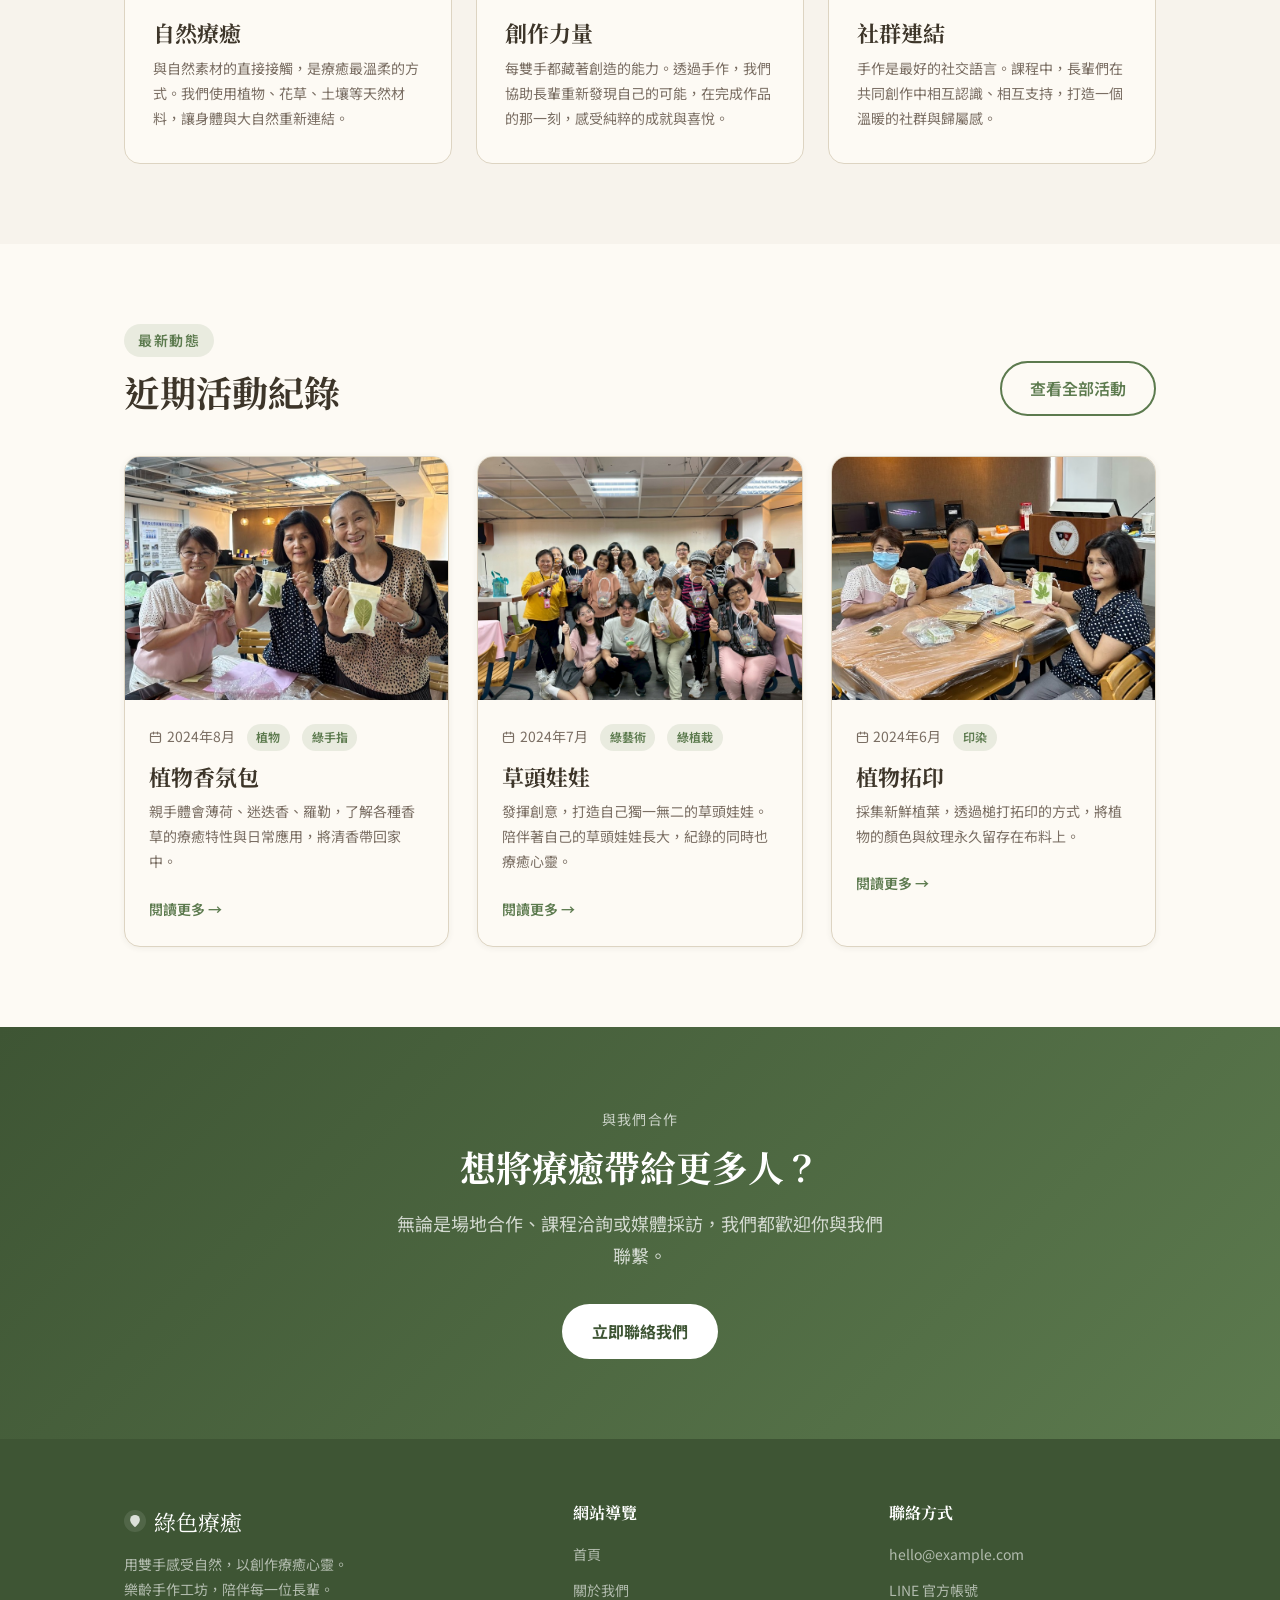
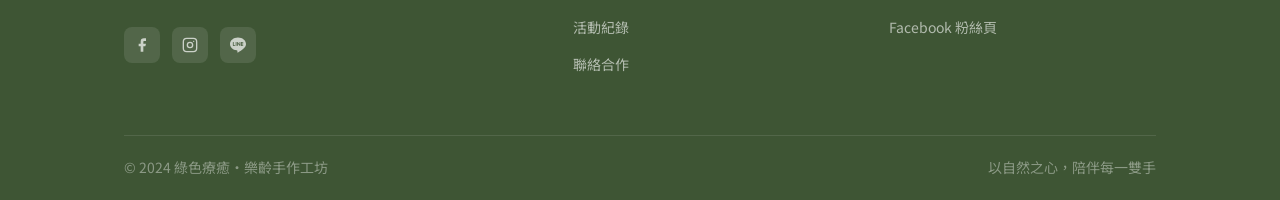
==== commit 79514fa3: "加入內容" ====
--- a/index.html
+++ b/index.html
@@ -3,7 +3,7 @@
 <head>
   <meta charset="UTF-8" />
   <meta name="viewport" content="width=device-width, initial-scale=1.0" />
-  <title>綠色療育 · 樂齡手作工坊</title>
+  <title>綠色療癒 · 樂齡手作工坊</title>
   <meta name="description" content="用雙手感受自然，以創作療癒心靈。我們透過自然素材的樂齡手作課程，陪伴長輩在創作中找到喜悅。" />
   <link rel="preconnect" href="https://fonts.googleapis.com" />
   <link rel="preconnect" href="https://fonts.gstatic.com" crossorigin />
@@ -22,7 +22,7 @@
             <path d="M18 28C18 28 10 22 10 16a8 8 0 0 1 8-8 8 8 0 0 1 8 8c0 6-8 12-8 12z" fill="#5C7A4E"/>
             <path d="M18 20v6M14 18c2-1 4-1 4 2" stroke="#3E5534" stroke-width="1.2" stroke-linecap="round"/>
           </svg>
-          綠色療育
+          綠色療癒
         </a>
 
         <ul class="navbar-links">
@@ -66,15 +66,8 @@
 
           <div class="hero-visual">
             <div class="hero-illustration">
-              <!-- 請替換為實際主視覺照片 -->
-              <!-- <img src="images/hero-main.jpg" alt="綠色療育手作活動" /> -->
-              <div class="hero-illustration-placeholder">
-                <svg viewBox="0 0 80 80" fill="none" xmlns="http://www.w3.org/2000/svg">
-                  <path d="M40 70C40 70 15 55 15 38a25 25 0 0 1 25-25 25 25 0 0 1 25 25c0 17-25 32-25 32z" fill="currentColor" opacity="0.5"/>
-                  <path d="M40 48v16M30 42c5-3 10-3 10 6" stroke="currentColor" stroke-width="2.5" stroke-linecap="round" opacity="0.7"/>
-                </svg>
-                <p>主視覺照片</p>
-              </div>
+              <!-- 主視覺照片 -->
+              <img src="images/hero-main.jpg" alt="綠色療癒手作活動" />
             </div>
           </div>
         </div>
@@ -86,17 +79,17 @@
       <div class="container">
         <div class="intro-inner">
           <div class="intro-image">
-            <!-- 請替換為實際照片 -->
-            <!-- <img src="images/about-intro.jpg" alt="工坊環境" /> -->
-            <svg width="64" height="64" viewBox="0 0 64 64" fill="none">
+            <!-- 我們是誰 -->
+            <img src="images/about-intro.jpg" alt="工坊環境" />
+            <!-- <svg width="64" height="64" viewBox="0 0 64 64" fill="none">
               <path d="M32 56C32 56 12 44 12 30a20 20 0 0 1 20-20 20 20 0 0 1 20 20c0 14-20 26-20 26z" fill="currentColor" opacity="0.35"/>
-            </svg>
+            </svg> -->
           </div>
           <div class="intro-content">
             <span class="section-label">我們是誰</span>
             <h2 class="section-title">讓自然成為療癒的媒介</h2>
             <p class="section-desc">
-              綠色療育是一個專注於樂齡族群的手作工坊。我們以植物、自然素材為媒介，設計適合長輩的手作課程，在溫柔的陪伴中，讓每個人都能感受到創作的力量與生命的美好。
+              綠色療癒是一個專注於樂齡族群的手作工坊。我們以植物、自然素材為媒介，設計適合長輩的手作課程，在溫柔的陪伴中，讓每個人都能感受到創作的力量與生命的美好。
             </p>
             <p class="section-desc" style="margin-bottom: 0;">
               每一次課程，我們不只是製作一件作品，更是在種下一份與自然連結的種子。
@@ -179,12 +172,7 @@
 
           <article class="card">
             <div class="card-image">
-              <!-- <img src="images/act-06.jpg" alt="香草盆栽組合" /> -->
-              <div class="card-image-placeholder">
-                <svg width="40" height="40" viewBox="0 0 40 40" fill="none">
-                  <path d="M20 34C20 34 8 27 8 19a12 12 0 0 1 12-12 12 12 0 0 1 12 12c0 8-12 15-12 15z" fill="#5C7A4E" opacity="0.3"/>
-                </svg>
-              </div>
+              <img src="images/act1.jpg" alt="植物香氛包" />
             </div>
             <div class="card-body">
               <div class="card-meta">
@@ -193,21 +181,17 @@
                   2024年8月
                 </span>
                 <span class="card-tag">植物</span>
-              </div>
-              <h3>香草盆栽組合</h3>
-              <p>親手栽種薄荷、迷迭香、羅勒，了解各種香草的療癒特性與日常應用，將清香帶回家中。</p>
+                <span class="card-tag">綠手指</span>
+              </div>
+              <h3>植物香氛包</h3>
+              <p>親手體會薄荷、迷迭香、羅勒，了解各種香草的療癒特性與日常應用，將清香帶回家中。</p>
               <a href="activities.html" class="card-link">閱讀更多 →</a>
             </div>
           </article>
 
           <article class="card">
             <div class="card-image">
-              <!-- <img src="images/act-05.jpg" alt="稻草編織" /> -->
-              <div class="card-image-placeholder">
-                <svg width="40" height="40" viewBox="0 0 40 40" fill="none">
-                  <path d="M20 34C20 34 8 27 8 19a12 12 0 0 1 12-12 12 12 0 0 1 12 12c0 8-12 15-12 15z" fill="#C4956A" opacity="0.3"/>
-                </svg>
-              </div>
+              <img src="images/act2.jpg" alt="草頭娃娃DIY" />
             </div>
             <div class="card-body">
               <div class="card-meta">
@@ -215,22 +199,18 @@
                   <svg width="13" height="13" viewBox="0 0 13 13" fill="none"><rect x="1.5" y="2" width="10" height="9.5" rx="1.5" stroke="#7A6E63" stroke-width="1.2"/><path d="M4.5 1v2M8.5 1v2M1.5 5.5h10" stroke="#7A6E63" stroke-width="1.2" stroke-linecap="round"/></svg>
                   2024年7月
                 </span>
-                <span class="card-tag">編織</span>
-              </div>
-              <h3>稻草編織體驗</h3>
-              <p>以傳統稻草為素材，在老師帶領下學習基礎編織技法，創作出充滿鄉土氣息的小型裝飾品。</p>
+                <span class="card-tag">綠藝術</span>
+                <span class="card-tag">綠植栽</span>
+              </div>
+              <h3>草頭娃娃</h3>
+              <p>發揮創意，打造自己獨一無二的草頭娃娃。陪伴著自己的草頭娃娃長大，紀錄的同時也療癒心靈。</p>
               <a href="activities.html" class="card-link">閱讀更多 →</a>
             </div>
           </article>
 
           <article class="card">
             <div class="card-image">
-              <!-- <img src="images/act-04.jpg" alt="植物拓印手帕" /> -->
-              <div class="card-image-placeholder">
-                <svg width="40" height="40" viewBox="0 0 40 40" fill="none">
-                  <path d="M20 34C20 34 8 27 8 19a12 12 0 0 1 12-12 12 12 0 0 1 12 12c0 8-12 15-12 15z" fill="#8FAF7E" opacity="0.35"/>
-                </svg>
-              </div>
+              <img src="images/act3.jpg" alt="植物拓印" />
             </div>
             <div class="card-body">
               <div class="card-meta">
@@ -240,8 +220,8 @@
                 </span>
                 <span class="card-tag">印染</span>
               </div>
-              <h3>植物拓印手帕</h3>
-              <p>採集新鮮植葉，透過槌打拓印的方式，將植物的顏色與紋理永久留存在純棉手帕上。</p>
+              <h3>植物拓印</h3>
+              <p>採集新鮮植葉，透過槌打拓印的方式，將植物的顏色與紋理永久留存在布料上。</p>
               <a href="activities.html" class="card-link">閱讀更多 →</a>
             </div>
           </article>
@@ -272,7 +252,7 @@
               <circle cx="18" cy="18" r="18" fill="rgba(255,255,255,0.1)"/>
               <path d="M18 28C18 28 10 22 10 16a8 8 0 0 1 8-8 8 8 0 0 1 8 8c0 6-8 12-8 12z" fill="rgba(255,255,255,0.8)"/>
             </svg>
-            綠色療育
+            綠色療癒
           </div>
           <p class="footer-desc">用雙手感受自然，以創作療癒心靈。<br>樂齡手作工坊，陪伴每一位長輩。</p>
           <div class="footer-social">
@@ -310,7 +290,7 @@
       </div>
 
       <div class="footer-bottom">
-        <span>© 2024 綠色療育・樂齡手作工坊</span>
+        <span>© 2024 綠色療癒・樂齡手作工坊</span>
         <span>以自然之心，陪伴每一雙手</span>
       </div>
     </div>
--- a/css/style.css
+++ b/css/style.css
@@ -569,7 +569,6 @@
   align-items: center;
   justify-content: center;
   color: var(--clr-primary);
-  opacity: 0.5;
 }
 
 .intro-content .section-desc {
@@ -670,7 +669,6 @@
   align-items: center;
   justify-content: center;
   color: var(--clr-primary);
-  opacity: 0.45;
 }
 
 .team-grid {
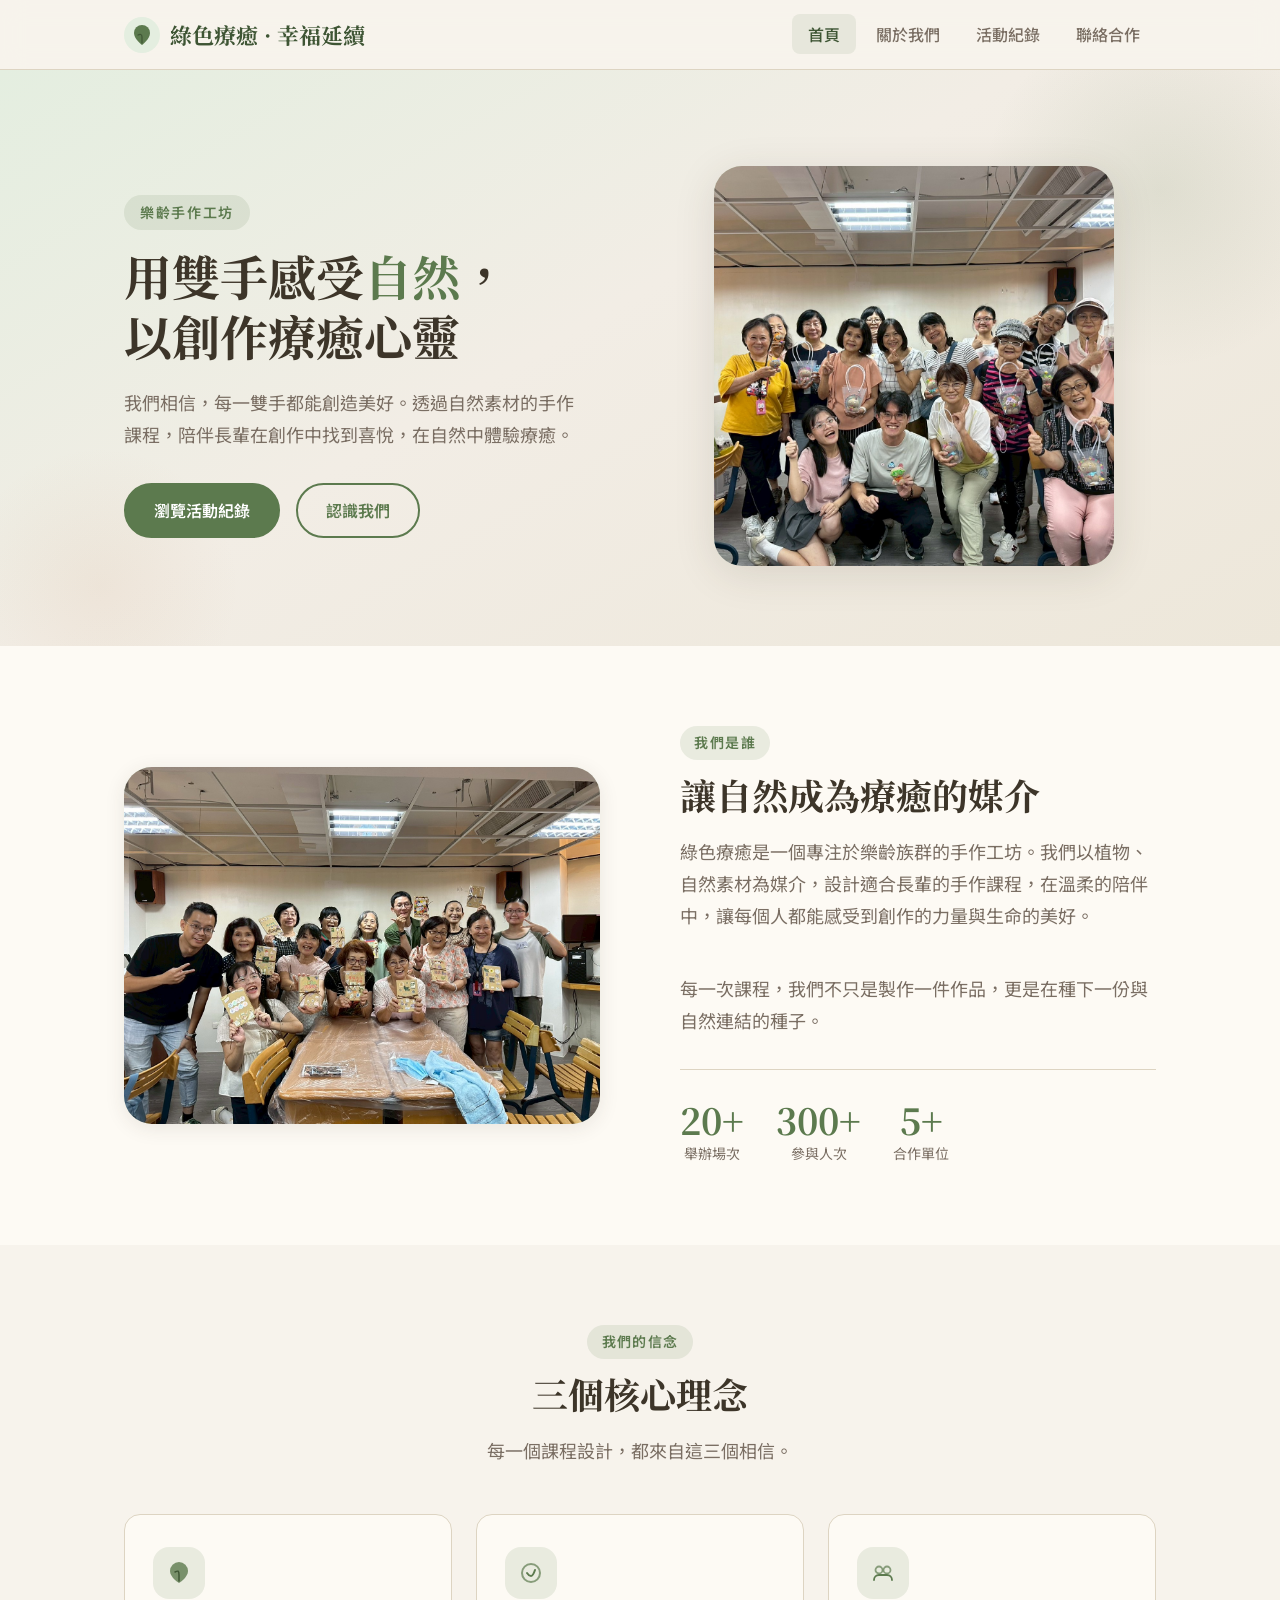
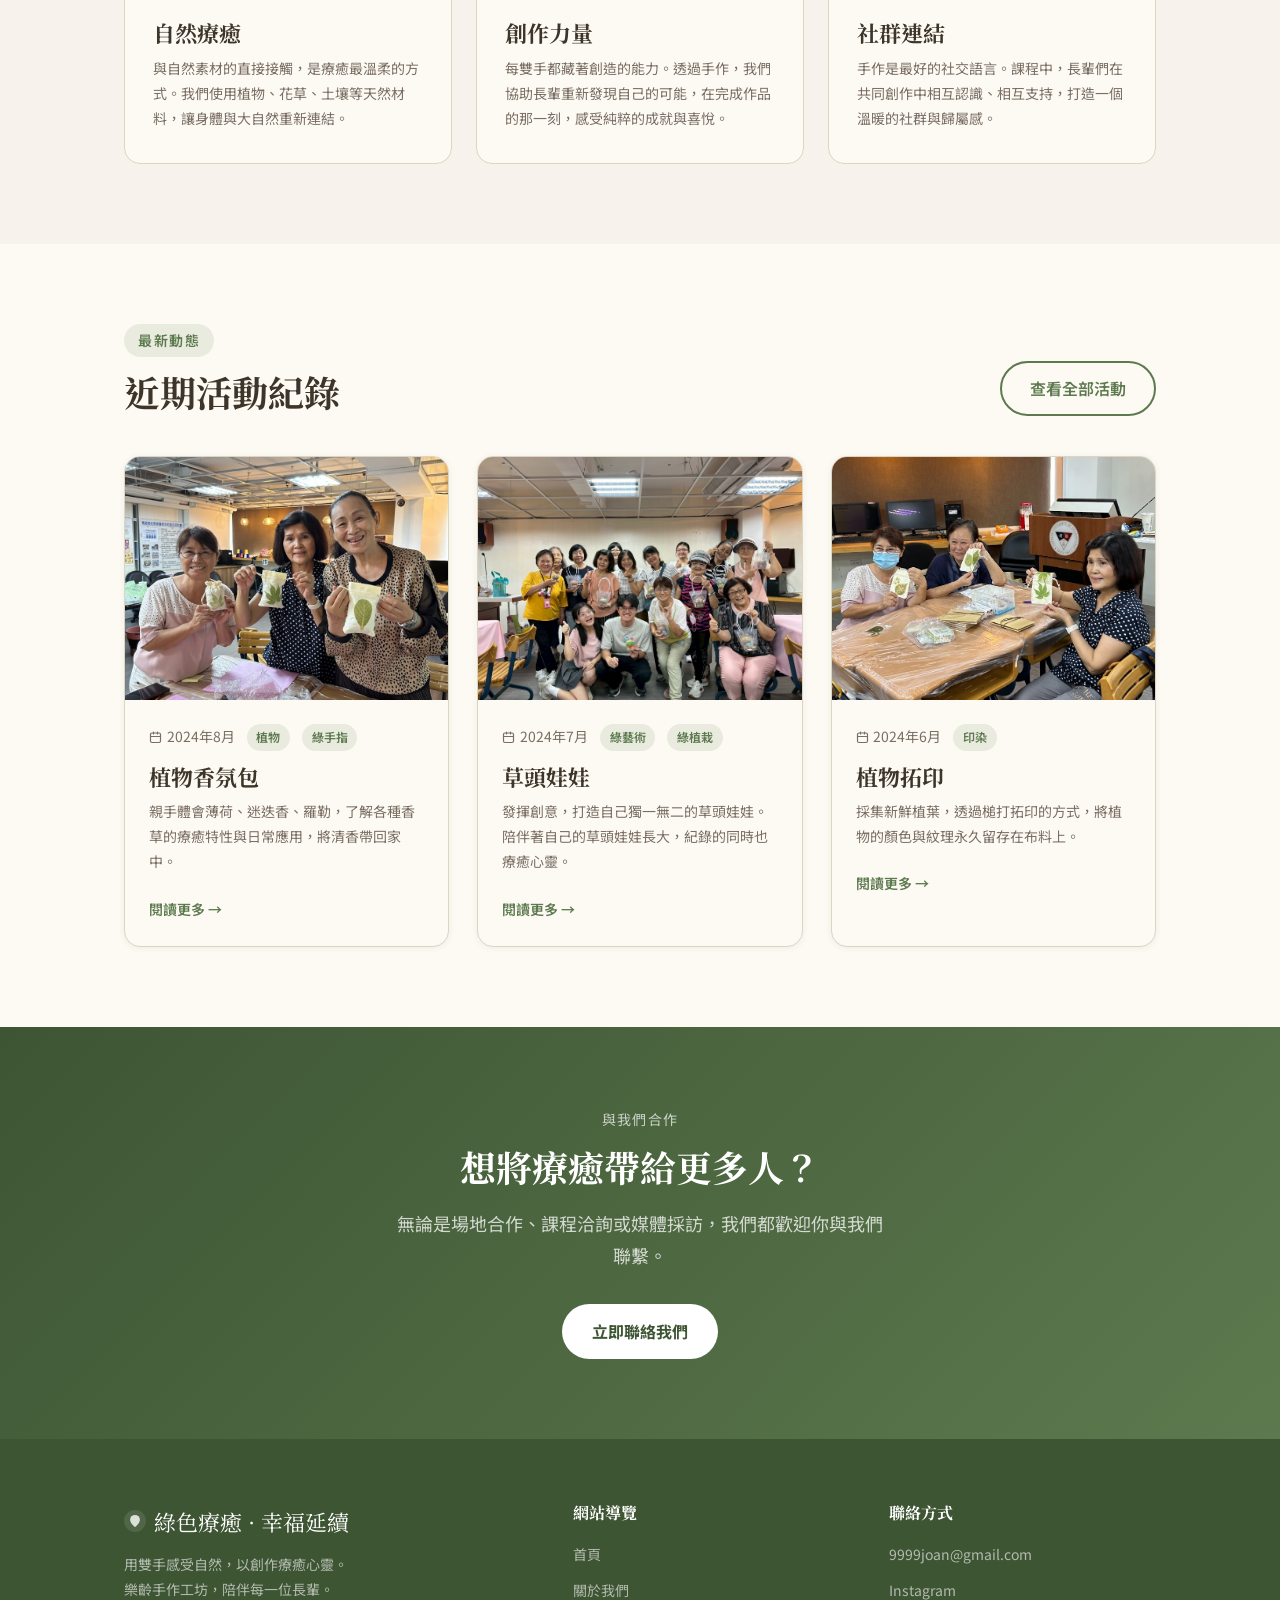
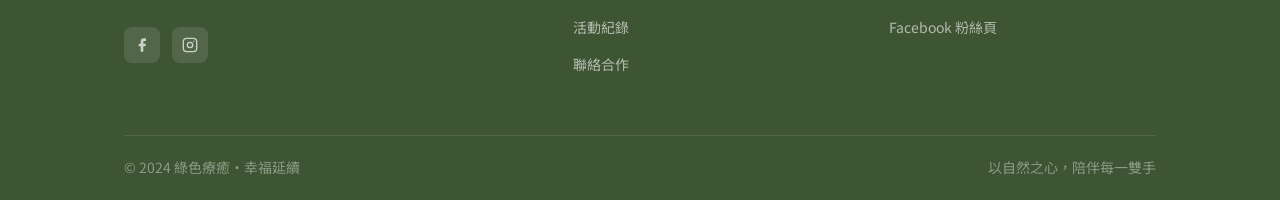
==== commit 5e7c8485: "edit info" ====
--- a/index.html
+++ b/index.html
@@ -3,7 +3,7 @@
 <head>
   <meta charset="UTF-8" />
   <meta name="viewport" content="width=device-width, initial-scale=1.0" />
-  <title>綠色療癒 · 樂齡手作工坊</title>
+  <title>綠色療癒 · 幸福延續</title>
   <meta name="description" content="用雙手感受自然，以創作療癒心靈。我們透過自然素材的樂齡手作課程，陪伴長輩在創作中找到喜悅。" />
   <link rel="preconnect" href="https://fonts.googleapis.com" />
   <link rel="preconnect" href="https://fonts.gstatic.com" crossorigin />
@@ -22,7 +22,7 @@
             <path d="M18 28C18 28 10 22 10 16a8 8 0 0 1 8-8 8 8 0 0 1 8 8c0 6-8 12-8 12z" fill="#5C7A4E"/>
             <path d="M18 20v6M14 18c2-1 4-1 4 2" stroke="#3E5534" stroke-width="1.2" stroke-linecap="round"/>
           </svg>
-          綠色療癒
+          綠色療癒 · 幸福延續
         </a>
 
         <ul class="navbar-links">
@@ -252,20 +252,20 @@
               <circle cx="18" cy="18" r="18" fill="rgba(255,255,255,0.1)"/>
               <path d="M18 28C18 28 10 22 10 16a8 8 0 0 1 8-8 8 8 0 0 1 8 8c0 6-8 12-8 12z" fill="rgba(255,255,255,0.8)"/>
             </svg>
-            綠色療癒
+            綠色療癒 · 幸福延續
           </div>
           <p class="footer-desc">用雙手感受自然，以創作療癒心靈。<br>樂齡手作工坊，陪伴每一位長輩。</p>
           <div class="footer-social">
             <!-- 請替換為實際社群連結 -->
-            <a href="#" aria-label="Facebook">
+            <a href="https://www.facebook.com/share/1EkGD4qoHv/" aria-label="Facebook">
               <svg width="16" height="16" viewBox="0 0 24 24" fill="currentColor"><path d="M18 2h-3a5 5 0 0 0-5 5v3H7v4h3v8h4v-8h3l1-4h-4V7a1 1 0 0 1 1-1h3z"/></svg>
             </a>
-            <a href="#" aria-label="Instagram">
+            <a href="https://www.instagram.com/ssworldofart?igsi=MXh5bmFrZmYxYjNwaQ==" aria-label="Instagram">
               <svg width="16" height="16" viewBox="0 0 24 24" fill="none" stroke="currentColor" stroke-width="2"><rect x="2" y="2" width="20" height="20" rx="5"/><circle cx="12" cy="12" r="4"/><circle cx="17.5" cy="6.5" r="1" fill="currentColor" stroke="none"/></svg>
             </a>
-            <a href="#" aria-label="LINE">
+            <!-- <a href="#" aria-label="LINE">
               <svg width="16" height="16" viewBox="0 0 24 24" fill="currentColor"><path d="M19.365 9.863c.349 0 .63.285.63.631 0 .345-.281.63-.63.63H17.61v1.125h1.755c.349 0 .63.283.63.63 0 .344-.281.629-.63.629h-2.386c-.345 0-.627-.285-.627-.629V8.108c0-.345.282-.63.63-.63h2.386c.346 0 .627.285.627.63 0 .349-.281.63-.63.63H17.61v1.125h1.755zm-3.855 3.016c0 .27-.174.51-.432.596-.064.021-.133.031-.199.031-.211 0-.391-.09-.51-.25l-2.443-3.317v2.94c0 .344-.279.629-.631.629-.346 0-.626-.285-.626-.629V8.108c0-.27.173-.51.43-.595.06-.023.136-.033.194-.033.195 0 .375.104.495.254l2.462 3.33V8.108c0-.345.282-.63.63-.63.345 0 .63.285.63.63v4.771zm-5.741 0c0 .344-.282.629-.631.629-.345 0-.627-.285-.627-.629V8.108c0-.345.282-.63.627-.63.349 0 .631.285.631.63v4.771zm-2.466.629H4.917c-.345 0-.63-.285-.63-.629V8.108c0-.345.285-.63.63-.63.348 0 .63.285.63.63v4.141h1.756c.348 0 .629.283.629.63 0 .344-.281.629-.629.629M24 10.314C24 4.943 18.615.572 12 .572S0 4.943 0 10.314c0 4.811 4.27 8.842 10.035 9.608.391.082.923.258 1.058.59.12.301.079.766.038 1.08l-.164 1.02c-.045.301-.24 1.186 1.049.645 1.291-.539 6.916-4.078 9.436-6.975C23.176 14.393 24 12.458 24 10.314"/></svg>
-            </a>
+            </a> -->
           </div>
         </div>
 
@@ -282,15 +282,15 @@
         <div class="footer-col">
           <h4>聯絡方式</h4>
           <ul>
-            <li><a href="mailto:hello@example.com">hello@example.com</a></li>
-            <li><a href="#">LINE 官方帳號</a></li>
-            <li><a href="#">Facebook 粉絲頁</a></li>
+            <li><a href="mailto:9999joan@gmail.com">9999joan@gmail.com</a></li>
+            <li><a href="https://www.instagram.com/ssworldofart?igsi=MXh5bmFrZmYxYjNwaQ==">Instagram</a></li>
+            <li><a href="https://www.facebook.com/share/1EkGD4qoHv/">Facebook 粉絲頁</a></li>
           </ul>
         </div>
       </div>
 
       <div class="footer-bottom">
-        <span>© 2024 綠色療癒・樂齡手作工坊</span>
+        <span>© 2024 綠色療癒・幸福延續</span>
         <span>以自然之心，陪伴每一雙手</span>
       </div>
     </div>
--- a/css/style.css
+++ b/css/style.css
@@ -571,6 +571,12 @@
   color: var(--clr-primary);
 }
 
+.intro-image img {
+  width: 100%;
+  height: 100%;
+  object-fit: cover;
+}
+
 .intro-content .section-desc {
   max-width: 100%;
 }
@@ -669,6 +675,12 @@
   align-items: center;
   justify-content: center;
   color: var(--clr-primary);
+}
+
+.about-image img {
+  width: 100%;
+  height: 100%;
+  object-fit: cover;
 }
 
 .team-grid {
